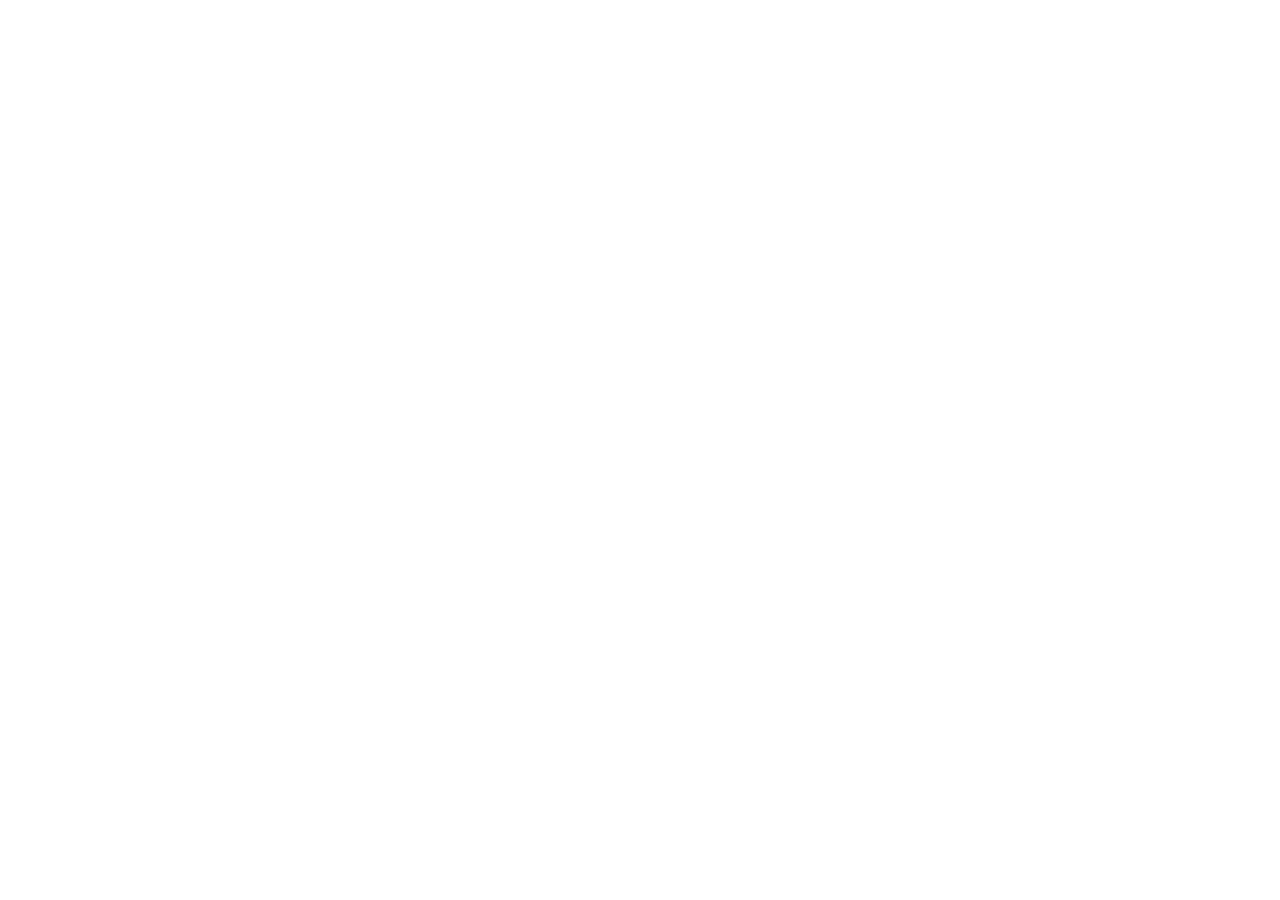
==== index.html @ 6a6f0e2b "Initial commit" ====
<!DOCTYPE html>
<html lang="en">
  <head>
    <meta charset="UTF-8" />
    <meta name="viewport" content="width=device-width, initial-scale=1.0" />
    <link rel="stylesheet" href="css/style.css" />
    <title>Your Name</title>
  </head>
  <body>
   
  </body>
</html>
---- css/style.css ----
body {

  }

/****************   Nav Section **********************/
nav {
	
}

/***********************  Footer Section   **************************/
footer {
	
}

/*********** Splash Page ************************/
header {

}

header h1 {
  
}

header img {
}

.address {
 
}

.tagline {
  
}

/************* Sections ********************/
hr {

}

section h3 {
  
}

section dl {
  
}

section ul {

}

section a {

}

section a:hover {
}

/**************   Projects   *****************/
.three-col {
	
}

.card img {

}

.card {
  
}

/**************   Responsiveness   *****************/
@media (max-width: 680px) {
    nav {
      
    }

    .three-col {
      
    }
}

/**************   Contact Page   *****************/
.one-col {

}

input {
  

}

textarea {
   
}
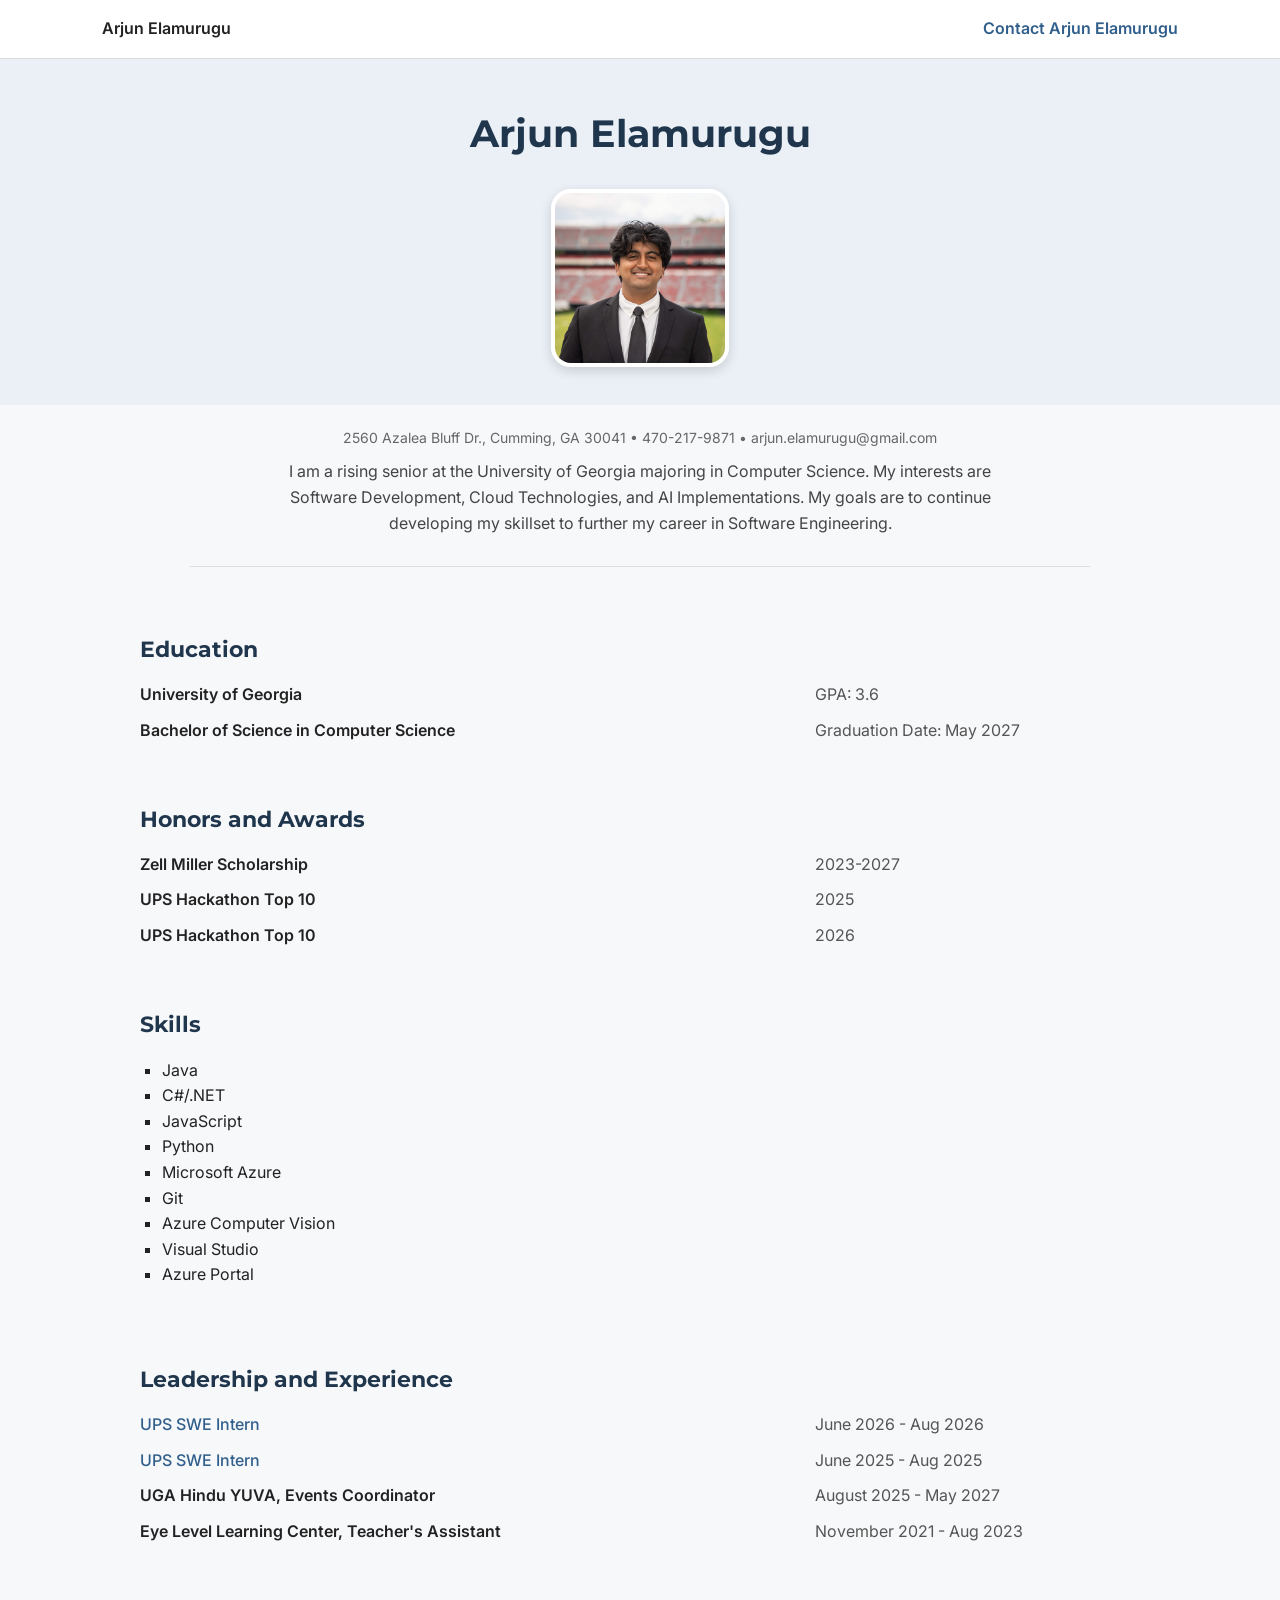
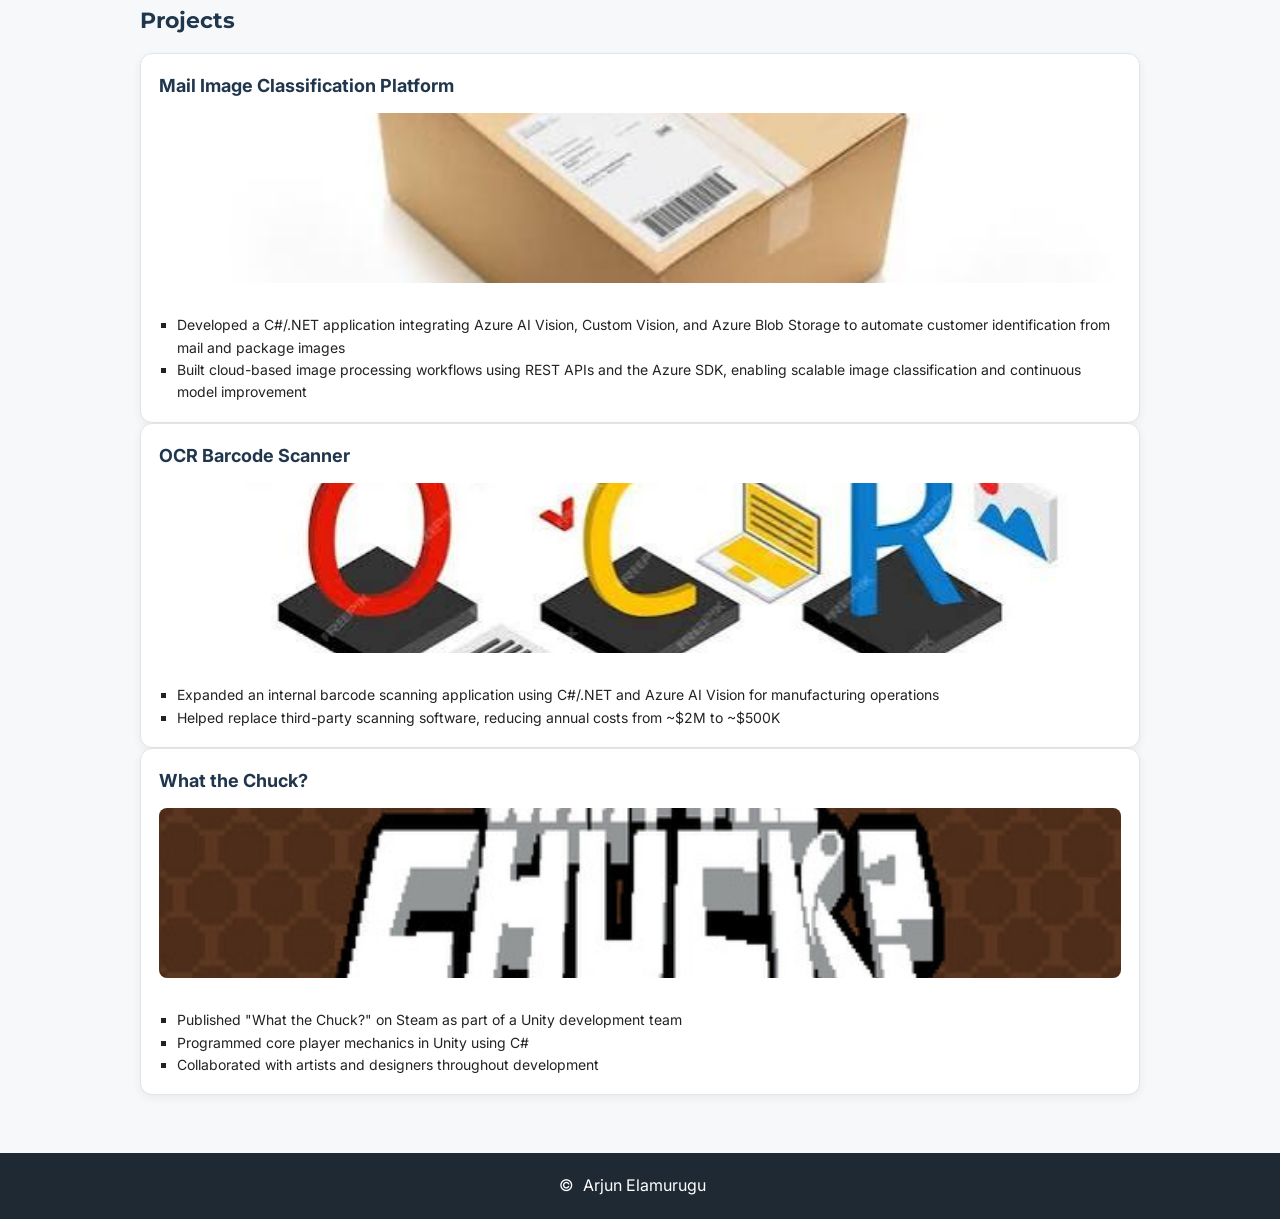
==== commit cbf59a62: "finished css" ====
--- a/index.html
+++ b/index.html
@@ -1,12 +1,132 @@
 <!DOCTYPE html>
 <html lang="en">
-  <head>
-    <meta charset="UTF-8" />
-    <meta name="viewport" content="width=device-width, initial-scale=1.0" />
+<head>
+    <meta charset="UTF-8">
+    <meta name="viewport" content="width=device-width, initial-scale=1.0">
+    <title>Arjun Elamurugu</title>
     <link rel="stylesheet" href="css/style.css" />
-    <title>Your Name</title>
-  </head>
-  <body>
-   
-  </body>
-</html>
+</head>
+<body>
+    <nav>
+        <p>Arjun Elamurugu</p>
+        <p>
+            <a href="contact.html">Contact Arjun Elamurugu</a>
+        </p>
+    </nav>  
+    <header>
+        <h1>Arjun Elamurugu</h1>
+        <img src="images/arjun_headshot.jpg"
+        alt="Headshot of Arjun Elamurugu"
+        width="200">
+        </header>
+    <p class="address"> 
+        2560 Azalea Bluff Dr., Cumming, GA 30041 &bull;
+        470-217-9871 &bull;
+        arjun.elamurugu@gmail.com
+    </p>
+    <p class="tagline">
+        I am a rising senior at the University of Georgia majoring in Computer Science.
+        My interests are Software Development, Cloud Technologies, and AI Implementations. My goals
+        are to continue developing my skillset to further my career in Software Engineering.
+    </p>
+    <hr>
+<section>
+    <h3>Education</h3>
+    <dl>
+        <dt>University of Georgia</dt>
+        <dd>GPA: 3.6</dd>
+        <dt>Bachelor of Science in Computer Science</dt>
+        <dd>Graduation Date: May 2027</dd>
+    </dl>
+</section>
+<section>
+    <h3>Honors and Awards</h3>
+    <dl>
+        <dt>Zell Miller Scholarship</dt>
+        <dd>2023-2027</dd>
+        <dt>UPS Hackathon Top 10</dt>
+        <dd>2025</dd>
+        <dt>UPS Hackathon Top 10</dt>
+        <dd>2026</dd>
+    </dl>
+</section>
+<section>
+    <h3>Skills</h3>
+    <ul>
+        <li>Java</li>
+        <li>C#/.NET</li>
+        <li>JavaScript</li>
+        <li>Python</li>
+        <li>Microsoft Azure</li>
+        <li>Git</li>
+        <li>Azure Computer Vision</li>
+        <li>Visual Studio</li>
+        <li>Azure Portal</li>
+    </ul>
+</section>
+<section>
+    <h3>Leadership and Experience</h3>
+    <dl>
+        <dt>
+            <a href="https://www.ups.com/">UPS SWE Intern</a>
+        </dt>
+        <dd>June 2026 - Aug 2026</dd>
+        <dt>
+            <a href="https://www.ups.com/">UPS SWE Intern</a>
+        </dt>
+        <dd>June 2025 - Aug 2025</dd>
+        <dt>UGA Hindu YUVA, Events Coordinator</dt>
+        <dd>August 2025 - May 2027</dd>
+        <dt>Eye Level Learning Center, Teacher's Assistant</dt>
+        <dd>November 2021 - Aug 2023</dd>
+    </dl>
+</section>
+<section>
+    <h3>Projects</h3>
+    <div class="three-col"></div>
+        <div class="card">
+            <h4>Mail Image Classification Platform</h4>
+            <img src="images/package.jpg"
+            alt="Mail Image Classification Project"
+            width="250">
+            <ul>
+                <li>Developed a C#/.NET application integrating Azure AI Vision, Custom Vision, and Azure Blob Storage to automate customer identification from mail and package images</li>
+                <li>Built cloud-based image processing workflows using REST APIs and the Azure SDK, enabling scalable image classification and continuous model improvement</li>
+            </ul>
+        </div>
+        <div class="card">
+            <h4>OCR Barcode Scanner</h4>
+            <img src="images/ocr.jpg"
+            alt="OCR Barcode Scanner"
+            width="250">
+            <ul>
+                <li>Expanded an internal barcode scanning application using C#/.NET and Azure AI Vision for manufacturing operations</li>
+                <li>Helped replace third-party scanning software, reducing annual costs from ~$2M to ~$500K</li>
+            </ul>
+        </div>
+        <div class="card">
+            <h4>What the Chuck?</h4>
+            <img src="images/wtc.jpg"
+            alt="What the Chuck?"
+            width="250">
+            <ul>
+                <li>Published "What the Chuck?" on Steam as part of a Unity development team</li>
+                <li>Programmed core player mechanics in Unity using C#</li>
+                <li>Collaborated with artists and designers throughout development</li>
+            </ul>
+        </div>
+    </div>
+</section>
+<footer>
+    <p>
+        &copy;
+        <a href="contact.html">Arjun Elamurugu</a>
+
+        <a href="https://www.linkedin.com/in/arjun-elamurugu-032360299"
+           target="_blank">
+            <i class="fa-brands fa-linkedin"></i>
+        </a>
+    </p>
+</footer>
+</body>
+</html>
--- a/css/style.css
+++ b/css/style.css
@@ -1,95 +1,262 @@
+@import url('https://fonts.googleapis.com/css2?family=Inter:wght@400;500;600;700&family=Montserrat:wght@600;700&display=swap');
+
 body {
-
-  }
+  margin: 0;
+  background-color: #f7f8fa;
+  color: #222222;
+  font-family: "Inter", sans-serif;
+  line-height: 1.6;
+}
 
 /****************   Nav Section **********************/
 nav {
-	
+  background-color: #ffffff;
+  padding: 16px 8%;
+  display: flex;
+  justify-content: space-between;
+  align-items: center;
+  border-bottom: 1px solid #dddddd;
+  font-weight: 600;
+}
+
+nav p {
+  margin: 0;
+}
+
+nav a {
+  color: #315f8c;
+  text-decoration: none;
+}
+
+nav a:hover {
+  color: #173b5e;
 }
 
 /***********************  Footer Section   **************************/
 footer {
-	
+  background-color: #1f2933;
+  color: white;
+  padding: 20px;
+  margin-top: 40px;
+  display: flex;
+  justify-content: center;
+}
+
+footer p {
+  margin: 0;
+}
+
+footer a {
+  color: white;
+  text-decoration: none;
+  margin: 0 5px;
+}
+
+footer a:hover {
+  text-decoration: underline;
 }
 
 /*********** Splash Page ************************/
 header {
-
+  background-color: #eaf0f6;
+  text-align: center;
+  padding: 45px 20px 30px;
 }
 
 header h1 {
-  
+  font-family: "Montserrat", sans-serif;
+  font-size: 38px;
+  color: #20364d;
+  margin-top: 0;
+  margin-bottom: 25px;
 }
 
 header img {
+  width: 170px;
+  height: 170px;
+  object-fit: cover;
+  border: 4px solid white;
+  border-radius: 20px;
+  box-shadow: 0 4px 12px rgba(0, 0, 0, 0.15);
 }
 
 .address {
- 
+  text-align: center;
+  color: #666666;
+  font-size: 14px;
+  margin: 22px auto 10px;
+  padding: 0 20px;
 }
 
 .tagline {
-  
+  max-width: 750px;
+  margin: 10px auto 30px;
+  padding: 0 20px;
+  text-align: center;
+  color: #444444;
+  font-size: 16px;
 }
 
 /************* Sections ********************/
 hr {
-
+  max-width: 900px;
+  margin: 25px auto;
+  border: none;
+  border-top: 1px solid #dddddd;
+}
+
+section {
+  max-width: 1000px;
+  margin: 0 auto;
+  padding: 18px 30px;
 }
 
 section h3 {
-  
+  font-family: "Montserrat", sans-serif;
+  color: #20364d;
+  font-size: 22px;
+  margin-bottom: 15px;
 }
 
 section dl {
-  
+  display: grid;
+  grid-template-columns: 2fr 1fr;
+  gap: 10px 25px;
+  margin: 0;
+}
+
+section dt {
+  font-weight: 600;
+}
+
+section dd {
+  margin: 0;
+  color: #555555;
 }
 
 section ul {
-
+  padding-left: 22px;
+  list-style-type: square;
 }
 
 section a {
-
+  color: #315f8c;
+  text-decoration: none;
+  font-weight: 500;
 }
 
 section a:hover {
+  color: #173b5e;
+  text-decoration: underline;
 }
 
 /**************   Projects   *****************/
 .three-col {
-	
+  display: grid;
+  grid-template-columns: repeat(3, 1fr);
+  gap: 24px;
+}
+
+.card {
+  background-color: #ffffff;
+  padding: 18px;
+  border: 1px solid #e1e4e8;
+  border-radius: 12px;
+  box-shadow: 0 3px 10px rgba(0, 0, 0, 0.06);
+}
+
+.card h4 {
+  margin-top: 0;
+  margin-bottom: 12px;
+  color: #20364d;
+  font-size: 18px;
 }
 
 .card img {
-
-}
-
-.card {
-  
+  width: 100%;
+  height: 170px;
+  object-fit: cover;
+  border-radius: 8px;
+  margin-bottom: 10px;
+}
+
+.card ul {
+  font-size: 14px;
+  padding-left: 18px;
+  margin-bottom: 0;
 }
 
 /**************   Responsiveness   *****************/
 @media (max-width: 680px) {
-    nav {
-      
-    }
-
-    .three-col {
-      
-    }
-}
-
+
+  .three-col, nav {
+    grid-template-columns: 1fr;
+    flex-direction: column;
+  }
+
+  nav {
+    text-align: center;
+    gap: 8px;
+  }
+
+  section {
+    padding: 15px 20px;
+  }
+
+  section dl {
+    grid-template-columns: 1fr;
+    gap: 3px;
+  }
+
+  section dd {
+    margin-bottom: 12px;
+  }
+
+  header h1 {
+    font-size: 30px;
+  }
+
+}
 /**************   Contact Page   *****************/
 .one-col {
-
+  display: grid;
+  grid-template-columns: 1fr;
+  gap: 10px;
+  max-width: 550px;
+  margin: 25px auto;
+  background-color: white;
+  padding: 25px;
+  border: 1px solid #e1e4e8;
+  border-radius: 12px;
 }
 
 input {
-  
-
+  padding: 11px;
+  border: 1px solid #cccccc;
+  border-radius: 6px;
+  font-family: "Inter", sans-serif;
+  font-size: 14px;
 }
 
 textarea {
-   
+  padding: 11px;
+  min-height: 130px;
+  border: 1px solid #cccccc;
+  border-radius: 6px;
+  font-family: "Inter", sans-serif;
+  font-size: 14px;
+  resize: vertical;
+}
+
+input[type="submit"] {
+  background-color: #315f8c;
+  color: white;
+  border: none;
+  cursor: pointer;
+  font-weight: 600;
+  margin-top: 8px;
+}
+
+input[type="submit"]:hover {
+  background-color: #244c73;
 }
